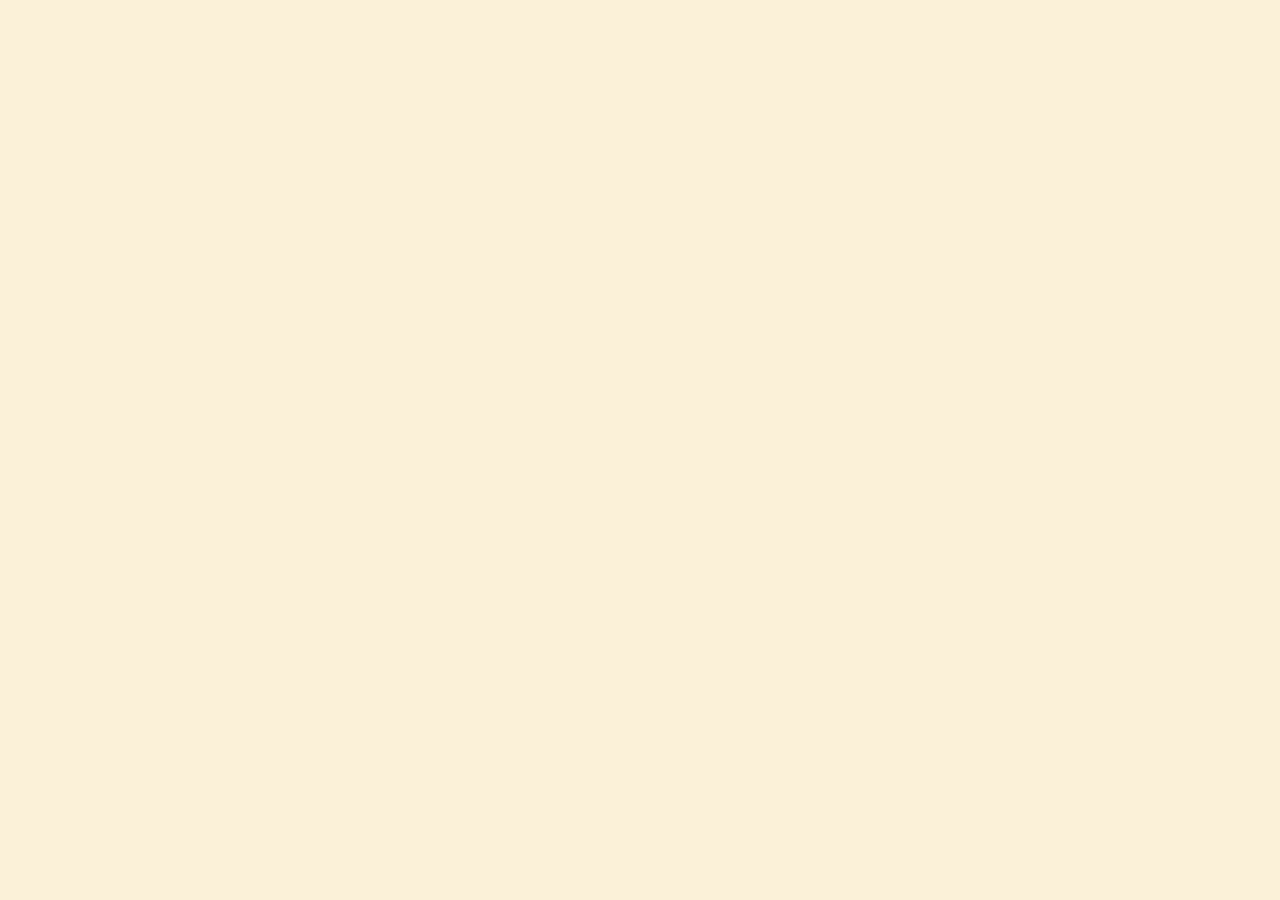
==== card/index.html @ 72ff1d0f "Bases card" ====
<!DOCTYPE html>
<html lang="en">
<head>
    <meta charset="UTF-8">
    <meta http-equiv="X-UA-Compatible" content="IE=edge">
    <meta name="viewport" content="width=device-width, initial-scale=1.0">
    <link rel="stylesheet" href="../src/css/styles.css">
    <title>Card</title>
</head>
<body class="bg-card">
    
</body>
</html>
---- src/css/styles.css ----
* ,
*::after ,
*::before {
    margin: 0px;
    padding: 0px;
    box-sizing: border-box;
    list-style-type: none;
}

body {
    font-size: 18px;
    background-color: #3D3C42;
}

.container {
    height: 100vh;
    display: grid;
    grid-template-columns: repeat(3, 300px);
    grid-template-rows: repeat(2, 300px);
    gap: 20px 20px;
    justify-content: center;
    align-content: center;
    margin: 0px auto;
}

.item {
    border-radius: 10px;
    padding: 10px;
    box-shadow: rgba(255, 255, 255, 0.35) 0px 5px 15px;
}

.item:nth-child(1) {
    background-color: #F2D7D9;
    display: flex;
    justify-content: center;
    align-items: center;
    text-align: center;
}

.item:nth-child(2) {
    background-color: #DAEAF1;
    justify-content: center;
    align-items: center;
    text-align: center;
}

.art-zindex {
    width: 200px;
    height: 200px;
    margin: 10px auto 0;
    padding: 10px;
    border: 1px solid #000;
    border-radius: 10px;
}

.art-zindex .uno {
    width: 50px;
    height: 50px;
    background: #fff000;
    z-index: 6;
}

.art-zindex .dos {
    width: 30px;
    height: 30px;
    background: #0000ff;
    z-index: 4;
}

.art-zindex .tres {
    width: 50px;
    height: 50px;
    background: #ff0000;
    z-index: 5;
}

.item:nth-child(3) {
    background-color: #FAF0D7;
    display: flex;
    justify-content: center;
    align-items: center;
    text-align: center;
}

.item:nth-child(4) {
    background-color: #DAE5D0;
    display: flex;
    justify-content: center;
    align-items: center;
    text-align: center;
}

.item:nth-child(5) {
    background-color: #E2C2B9;
    display: flex;
    justify-content: center;
    align-items: center;
    text-align: center;
}

.item:nth-child(6) {
    background-color: #C1CFC0;
    display: flex;
    justify-content: center;
    align-items: center;
    text-align: center;
}

.item a, .item a::after {
    text-decoration: none;
    font-weight: bold;
    color: #0B0B0B;
    text-transform: uppercase;
}

/*** Pestañas diferentes a la principal ***/
.header {
    text-align: center;
    padding: 20px;
}

.bg-position {
    background-color: #F2D7D9;
    padding: 10px;
}

.main {
    display: flex;
    flex-direction: row;
    gap: 10px;
}

.main article, .main section {
    border: 1px solid #000;
    border-radius: 10px;
    /* height: 30vh; */
}

.main article {
    width: 80%;
    display: flex;
    flex-direction: row;
    gap: 10px;
}

.main article div {
    padding: 10px;
    width: 50%;
    text-align: justify;
    position: relative;
}

.main article .info-1 {
    padding: 20px;
    text-align: center;
}

.main article .info-2 {
    height: 220px;
    overflow-x: auto;
    background-color: #DAEAF1;
    position: relative;
    top: 10%;
}

.main article .info-2 p:nth-child(4){
    width: 200px;
    height: 120px;
    background-color: #E2C2B9;
    position: absolute;
    bottom: 0;
    right: 0;
}

.info-2 nav {
    width: 40%;
    height: 60px;
    background: #3D3C42;
    color: #fff;
    position: fixed;
    top: 35%;
}

.info-2 ul h2{
    position: sticky;
    top: 0;
    color: #0000ff;
}

.main section {
    width: 20%;
}

/* Card */
.bg-card {
    background-color: #FAF0D7;
    padding: 10px;
}
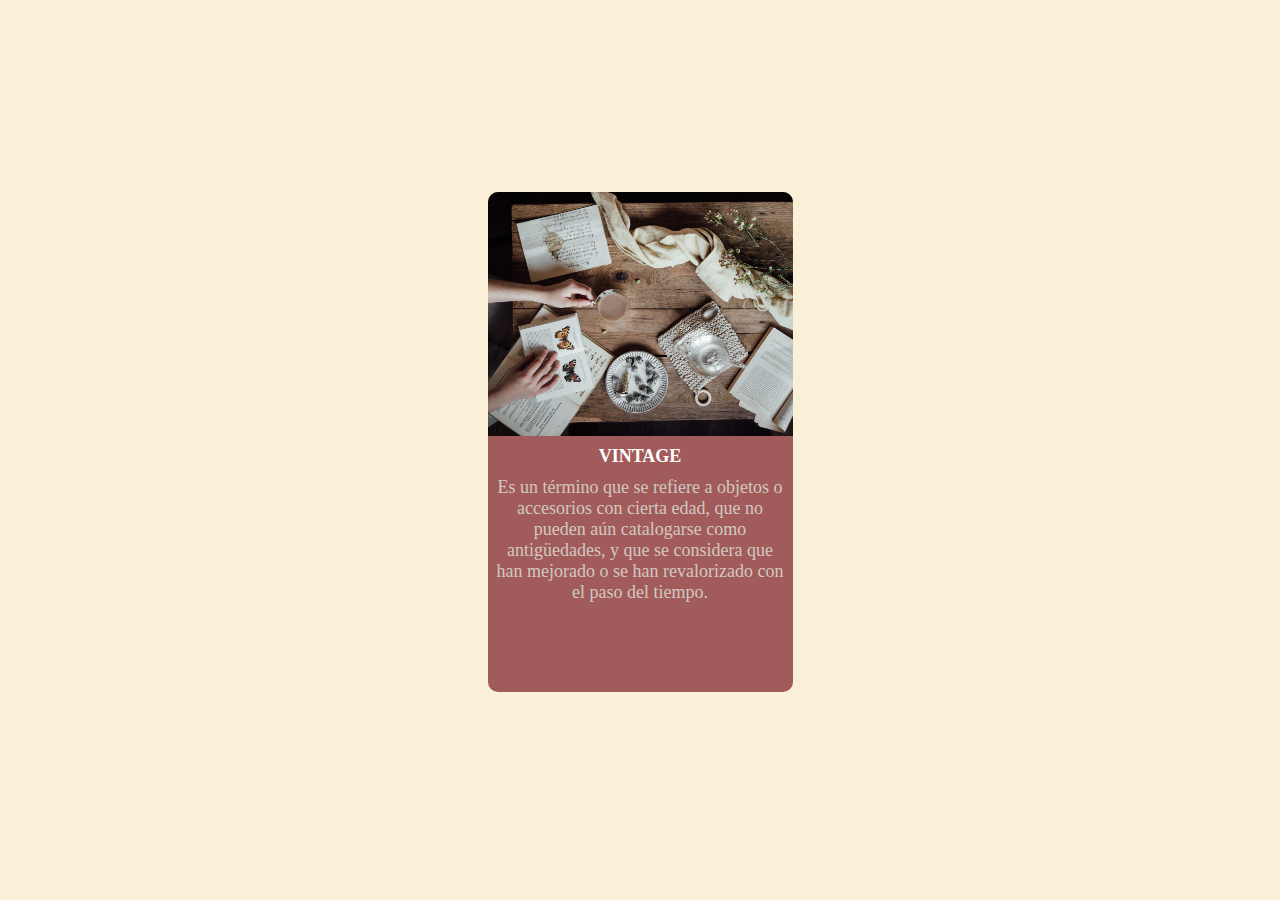
==== commit 8889f584: "Crear card guía" ====
--- a/card/index.html
+++ b/card/index.html
@@ -8,6 +8,12 @@
     <title>Card</title>
 </head>
 <body class="bg-card">
-    
+    <section class="sec-card">
+        <div class="card">
+            <img src="../src/img/book.jpg" alt="Book">
+            <p>Vintage</p>
+            <p>Es un término que se refiere a objetos o accesorios con cierta edad, que no pueden aún catalogarse como antigüedades, y que se considera que han mejorado o se han revalorizado con el paso del tiempo.</p>
+        </div>
+    </section>
 </body>
 </html>--- a/src/css/styles.css
+++ b/src/css/styles.css
@@ -195,4 +195,41 @@
 .bg-card {
     background-color: #FAF0D7;
     padding: 10px;
+}
+
+.sec-card {
+    padding: 20px;
+    height: 96vh;
+    display: flex;
+    justify-content: center;
+    align-items: center;
+}
+
+.card {
+    width: 25%;
+    height: 500px;
+    background-color: #A25B5B;
+    color: #ffffff;
+    margin: auto;
+    align-self: center;
+    border-radius: 10px;
+    overflow: hidden;
+}
+
+.card img {
+    width: 100%;
+}
+
+.card p {
+    text-align: center;
+    padding: 5px;
+}
+
+.card p:nth-child(2){
+    text-transform: uppercase;
+    font-weight: bold;
+}
+
+.card p:nth-child(3) {
+    color: #D0C9C0;
 }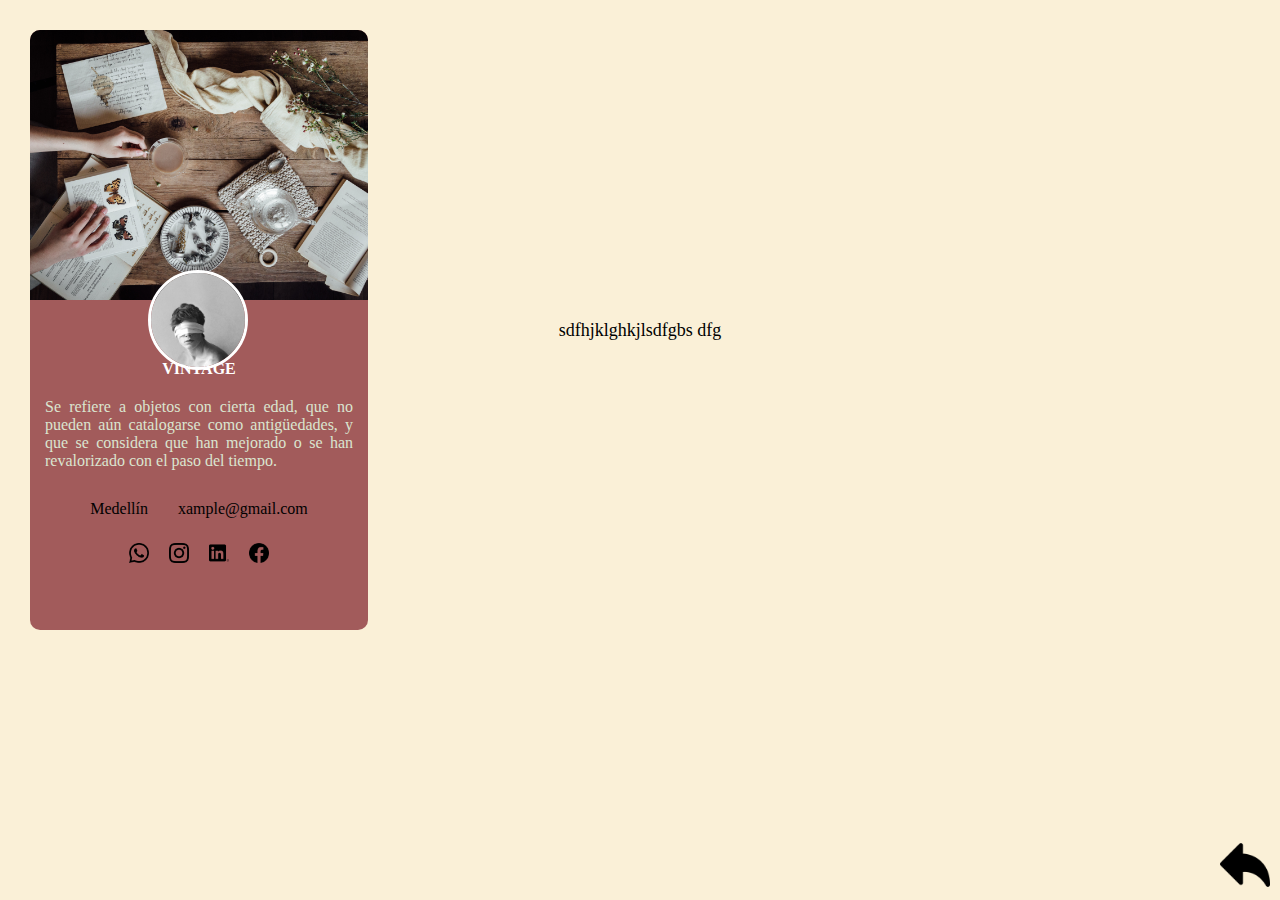
==== commit 46b143f7: "Terminar la primer card" ====
--- a/card/index.html
+++ b/card/index.html
@@ -11,9 +11,39 @@
     <section class="sec-card">
         <div class="card">
             <img src="../src/img/book.jpg" alt="Book">
+            <div class="profile-vintage">
+                <img src="/src/img/vintage-profile.jpg" alt="Vintage profile">
+            </div>
             <p>Vintage</p>
-            <p>Es un término que se refiere a objetos o accesorios con cierta edad, que no pueden aún catalogarse como antigüedades, y que se considera que han mejorado o se han revalorizado con el paso del tiempo.</p>
+            <p>Se refiere a objetos con cierta edad, que no pueden aún catalogarse como antigüedades, y que se considera que han mejorado o se han revalorizado con el paso del tiempo.</p>
+            <div class="vintage-ubi">
+                <p>Medellín</p>
+                <p>xample@gmail.com</p>
+            </div>
+            <div class="vintage-redes">
+                <a href="#"><img src="/src/img/whatsapp.png" alt="Redes WhatsApp"></a>
+                <a href="#"><img src="/src/img/instagram.png" alt="Redes Instagram"></a>
+                <a href="#"><img src="/src/img/linkedin.png" alt="Redes LinkedIn"></a>
+                <a href="#"><img src="/src/img/facebook.png" alt="Redes Facebook"></a>
+            </div>
         </div>
     </section>
+    <section class="sec-card2">
+        <div class="card2">
+            <p>
+                sdfhjklghkjlsdfgbs dfg
+            </p>
+        </div>
+    </section>
+    <section class="sec-card3">
+        <div class="card3">
+            
+        </div>
+    </section>
+    <div class="principal">
+        <a href="../index.html">
+            <img src="/src/img/hacia-atras.png" alt="Regresar al principal">
+        </a>
+    </div>
 </body>
 </html>--- a/src/css/styles.css
+++ b/src/css/styles.css
@@ -24,87 +24,23 @@
 }
 
 .item {
+    position: relative;
+    perspective: 1000px;
     border-radius: 10px;
     padding: 10px;
     box-shadow: rgba(255, 255, 255, 0.35) 0px 5px 15px;
-}
-
-.item:nth-child(1) {
-    background-color: #F2D7D9;
-    display: flex;
-    justify-content: center;
-    align-items: center;
-    text-align: center;
-}
-
-.item:nth-child(2) {
-    background-color: #DAEAF1;
-    justify-content: center;
-    align-items: center;
-    text-align: center;
-}
-
-.art-zindex {
-    width: 200px;
-    height: 200px;
-    margin: 10px auto 0;
-    padding: 10px;
-    border: 1px solid #000;
-    border-radius: 10px;
-}
-
-.art-zindex .uno {
-    width: 50px;
-    height: 50px;
-    background: #fff000;
-    z-index: 6;
-}
-
-.art-zindex .dos {
-    width: 30px;
-    height: 30px;
-    background: #0000ff;
-    z-index: 4;
-}
-
-.art-zindex .tres {
-    width: 50px;
-    height: 50px;
-    background: #ff0000;
-    z-index: 5;
-}
-
-.item:nth-child(3) {
-    background-color: #FAF0D7;
-    display: flex;
-    justify-content: center;
-    align-items: center;
-    text-align: center;
-}
-
-.item:nth-child(4) {
-    background-color: #DAE5D0;
-    display: flex;
-    justify-content: center;
-    align-items: center;
-    text-align: center;
-}
-
-.item:nth-child(5) {
-    background-color: #E2C2B9;
-    display: flex;
-    justify-content: center;
-    align-items: center;
-    text-align: center;
-}
-
-.item:nth-child(6) {
-    background-color: #C1CFC0;
-    display: flex;
-    justify-content: center;
-    align-items: center;
-    text-align: center;
-}
+    display: flex;
+    justify-content: center;
+    align-items: center;
+    text-align: center;
+}
+
+.item:nth-child(1) {background-color: #F2D7D9;}
+.item:nth-child(2) {background-color: #DAEAF1;}
+.item:nth-child(3) {background-color: #FAF0D7;}
+.item:nth-child(4) {background-color: #DAE5D0;}
+.item:nth-child(5) {background-color: #E2C2B9;}
+.item:nth-child(6) {background-color: #C1CFC0;}
 
 .item a, .item a::after {
     text-decoration: none;
@@ -118,43 +54,35 @@
     text-align: center;
     padding: 20px;
 }
-
 .bg-position {
     background-color: #F2D7D9;
     padding: 10px;
 }
-
 .main {
     display: flex;
     flex-direction: row;
     gap: 10px;
 }
-
 .main article, .main section {
     border: 1px solid #000;
     border-radius: 10px;
-    /* height: 30vh; */
-}
-
+}
 .main article {
-    width: 80%;
+    width: 100%;
     display: flex;
     flex-direction: row;
     gap: 10px;
 }
-
 .main article div {
     padding: 10px;
     width: 50%;
     text-align: justify;
     position: relative;
 }
-
 .main article .info-1 {
     padding: 20px;
     text-align: center;
 }
-
 .main article .info-2 {
     height: 220px;
     overflow-x: auto;
@@ -162,7 +90,6 @@
     position: relative;
     top: 10%;
 }
-
 .main article .info-2 p:nth-child(4){
     width: 200px;
     height: 120px;
@@ -171,7 +98,6 @@
     bottom: 0;
     right: 0;
 }
-
 .info-2 nav {
     width: 40%;
     height: 60px;
@@ -180,34 +106,29 @@
     position: fixed;
     top: 35%;
 }
-
 .info-2 ul h2{
     position: sticky;
     top: 0;
     color: #0000ff;
 }
 
-.main section {
-    width: 20%;
-}
-
 /* Card */
 .bg-card {
     background-color: #FAF0D7;
     padding: 10px;
-}
-
+    display: flex;
+}
 .sec-card {
-    padding: 20px;
-    height: 96vh;
-    display: flex;
-    justify-content: center;
-    align-items: center;
-}
-
+    width: 30%;
+    padding: 20px;
+    display: flex;
+    justify-content: center;
+    align-items: center;
+}
 .card {
-    width: 25%;
-    height: 500px;
+    position: relative;
+    width: 100%;
+    height: 600px;
     background-color: #A25B5B;
     color: #ffffff;
     margin: auto;
@@ -215,21 +136,110 @@
     border-radius: 10px;
     overflow: hidden;
 }
-
 .card img {
     width: 100%;
 }
-
 .card p {
-    text-align: center;
+    text-align: justify;
     padding: 5px;
-}
-
-.card p:nth-child(2){
+    margin: 10px;
+    font-size: 16px;
+}
+.card p:nth-child(3){
     text-transform: uppercase;
     font-weight: bold;
-}
-
-.card p:nth-child(3) {
-    color: #D0C9C0;
+    margin-top: 50px;
+    text-align: center;
+}
+.card p:nth-child(4) {
+    color: #DAE5D0;
+}
+.card .profile-vintage {
+    position: absolute;
+    width: 100px;
+    height: 100px;
+    border-radius: 50%;
+    overflow: hidden;
+    left: 35%;
+    top: 40%;
+    border: #fff 3px solid;
+}
+.profile-vintage img {
+    width: 100%;
+}
+.vintage-ubi {
+    display: flex;
+    justify-content: center;
+    color: #000;
+}
+.vintage-redes {
+    display: flex;
+    justify-content: center;
+    padding: 10px;
+    gap: 20px;
+}
+.vintage-redes a {
+    width: 20px;
+    height: 20px;
+}
+.vintage-redes a img {
+    width: 100%;
+}
+
+/* Card2 */
+.sec-card2 {
+    width: 40%;
+    padding: 20px;
+    display: flex;
+    justify-content: center;
+    align-items: center;
+}
+
+/* Card3 */
+.sec-card3 {
+    width: 30%;
+    padding: 20px;
+    display: flex;
+    justify-content: center;
+    align-items: center;
+}
+
+/* Z-index */
+.art-zindex {
+    width: 200px;
+    height: 200px;
+    margin: 10px auto 0;
+    padding: 10px;
+    border: 1px solid #000;
+    border-radius: 10px;
+}
+.art-zindex .uno {
+    width: 50px;
+    height: 50px;
+    background: #fff000;
+    z-index: 6;
+}
+.art-zindex .dos {
+    width: 30px;
+    height: 30px;
+    background: #0000ff;
+    z-index: 4;
+}
+.art-zindex .tres {
+    width: 50px;
+    height: 50px;
+    background: #ff0000;
+    z-index: 5;
+}
+
+/* Ir hacia atrás */
+.principal {
+    position: absolute;
+    width: 50px;
+    height: 50px;
+    bottom: 10px;
+    right: 10px;
+}
+.principal a img {
+    width: 100%;
 }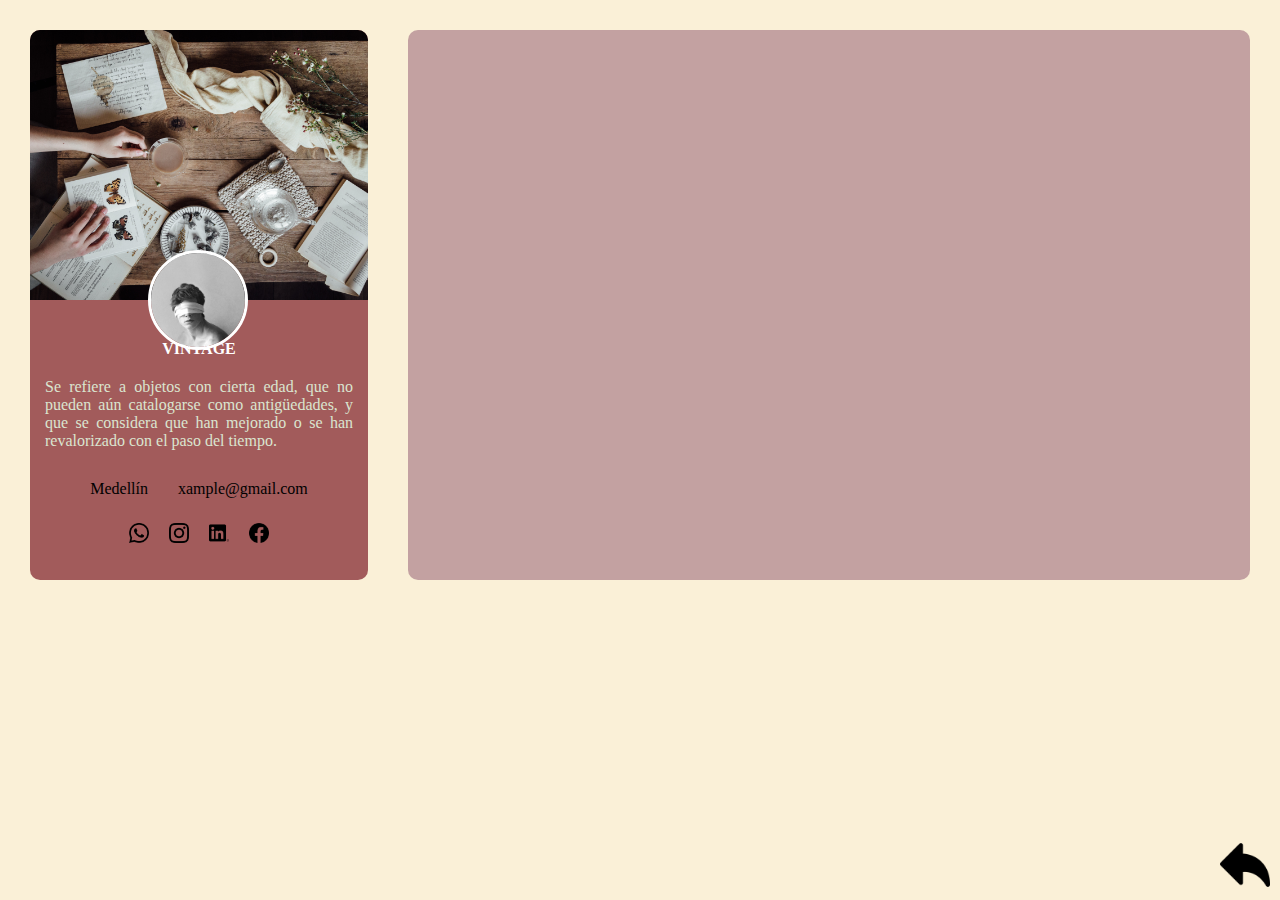
==== commit b5f59fd5: "Eliminar tercera card" ====
--- a/card/index.html
+++ b/card/index.html
@@ -30,13 +30,6 @@
     </section>
     <section class="sec-card2">
         <div class="card2">
-            <p>
-                sdfhjklghkjlsdfgbs dfg
-            </p>
-        </div>
-    </section>
-    <section class="sec-card3">
-        <div class="card3">
             
         </div>
     </section>
--- a/src/css/styles.css
+++ b/src/css/styles.css
@@ -128,7 +128,7 @@
 .card {
     position: relative;
     width: 100%;
-    height: 600px;
+    height: 550px;
     background-color: #A25B5B;
     color: #ffffff;
     margin: auto;
@@ -148,7 +148,7 @@
 .card p:nth-child(3){
     text-transform: uppercase;
     font-weight: bold;
-    margin-top: 50px;
+    margin-top: 30px;
     text-align: center;
 }
 .card p:nth-child(4) {
@@ -188,20 +188,22 @@
 
 /* Card2 */
 .sec-card2 {
-    width: 40%;
+    width: 70%;
     padding: 20px;
     display: flex;
     justify-content: center;
     align-items: center;
 }
-
-/* Card3 */
-.sec-card3 {
-    width: 30%;
-    padding: 20px;
-    display: flex;
-    justify-content: center;
-    align-items: center;
+.card2 {
+    position: relative;
+    width: 100%;
+    height: 550px;
+    background-color: #c3a1a1;
+    color: #000;
+    margin: auto;
+    align-self: center;
+    border-radius: 10px;
+    overflow: hidden;
 }
 
 /* Z-index */
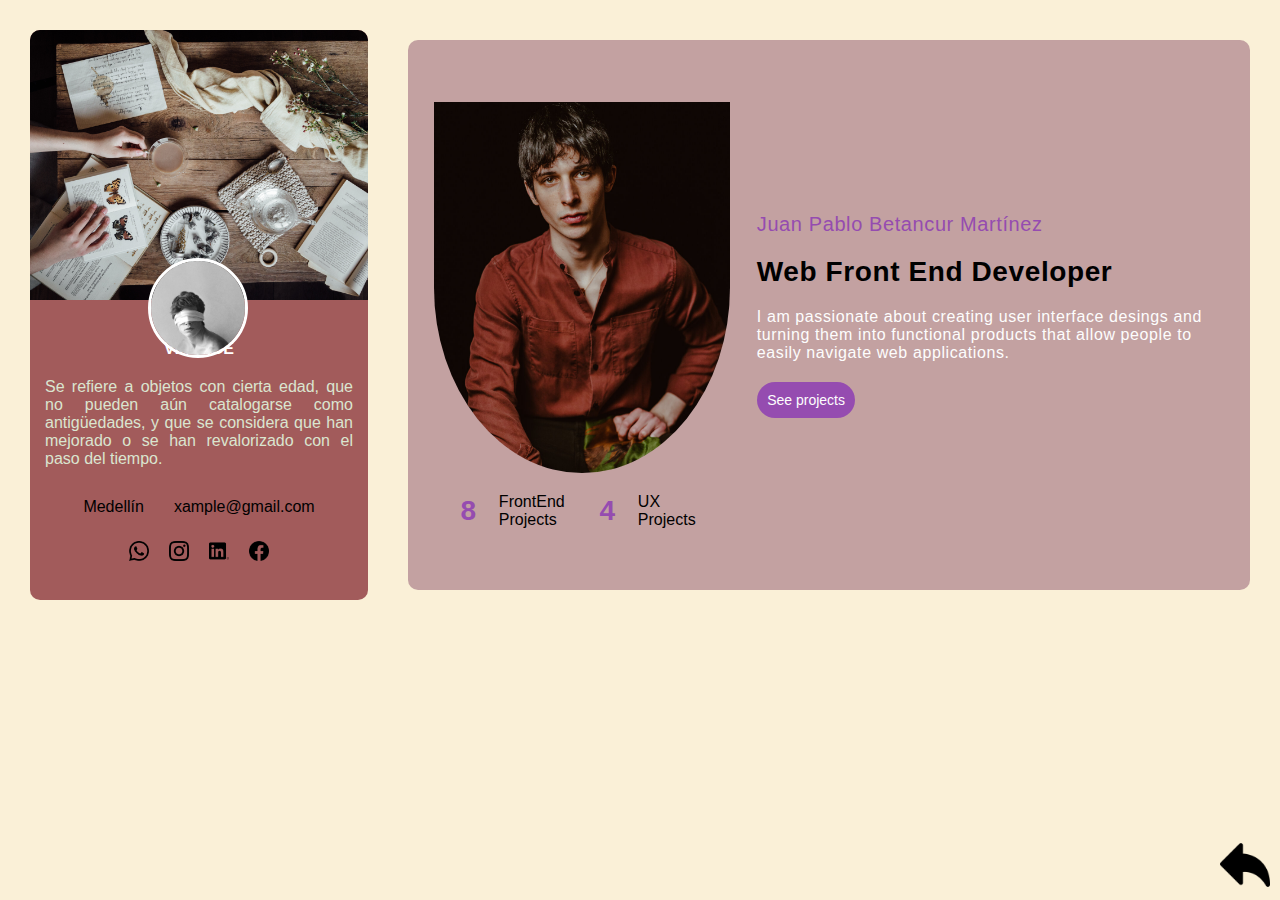
==== commit a6923b6e: "Terminar segunda card" ====
--- a/card/index.html
+++ b/card/index.html
@@ -30,7 +30,23 @@
     </section>
     <section class="sec-card2">
         <div class="card2">
-            
+            <div class="card-perfil">
+                <div class="card-img">
+                    <img src="/src/img/Fytch.jpg" alt="Perfil">
+                </div>
+                <div class="projects">
+                    <span class="num-project">8</span>
+                    <p>FrontEnd Projects</p>
+                    <span class="num-project">4</span>
+                    <p>UX Projects</p>
+                </div>
+            </div>
+            <div class="card-contenido">
+                <h3>Juan Pablo Betancur Martínez</h3>
+                <h1>Web Front End Developer</h1>
+                <p>I am passionate about creating user interface desings and turning them into functional products that allow people to easily navigate web applications.</p>
+                <button>See projects</button>
+            </div>
         </div>
     </section>
     <div class="principal">
--- a/src/css/styles.css
+++ b/src/css/styles.css
@@ -5,6 +5,7 @@
     padding: 0px;
     box-sizing: border-box;
     list-style-type: none;
+    font-family: 'Segoe UI', Tahoma, Geneva, Verdana, sans-serif;
 }
 
 body {
@@ -128,7 +129,7 @@
 .card {
     position: relative;
     width: 100%;
-    height: 550px;
+    height: 570px;
     background-color: #A25B5B;
     color: #ffffff;
     margin: auto;
@@ -201,9 +202,83 @@
     background-color: #c3a1a1;
     color: #000;
     margin: auto;
+    padding: 10px;
     align-self: center;
     border-radius: 10px;
     overflow: hidden;
+    display: flex;
+}
+.card2 .card-perfil {
+    width: 40%;
+    display: flex;
+    flex-direction: column;
+    align-items: center;
+    justify-content: center;
+}
+.card-perfil .card-img {
+    width: 90%;
+    height: 70%;
+    margin-bottom: 20px;
+    border-bottom-left-radius: 50%;
+    border-bottom-right-radius: 50%;
+    overflow: hidden;
+}
+.card-img img {
+    width: 100%;
+}
+.card-perfil .projects {
+    display: flex;
+    align-self: center;
+}
+.projects .num-project{
+    font-size: 28px;
+    font-weight: bold;
+    color: #954cb0;
+    width: 20%;
+    display: flex;
+    align-items: center;
+}
+.projects p {
+    font-size: 16px;
+}
+.card2 .card-contenido {
+    width: 60%;
+    display: flex;
+    flex-direction: column;
+    justify-content: center;
+}
+.card-contenido h3 {
+    color: #954cb0;
+    font-size: 20px;
+    font-weight: 400;
+    letter-spacing: 0.6px;
+    padding: 10px;
+}
+.card-contenido h1 {
+    font-size: 28px;
+    font-weight: 700;
+    letter-spacing: 0.6px;
+    padding: 10px;
+}
+.card-contenido p {
+    color: #FDFDFD;
+    font-size: 16px;
+    letter-spacing: 0.6px;
+    padding: 10px;
+}
+.card-contenido button {
+    width: 20%;
+    background-color: #954cb0;
+    color: #FDFDFD;
+    border: 0px;
+    border-radius: 20px;
+    font-size: 14px;
+    margin: 10px;
+    padding: 10px;
+}
+.card-contenido button:hover {
+    background-color: #49125d;
+    cursor: pointer;
 }
 
 /* Z-index */
